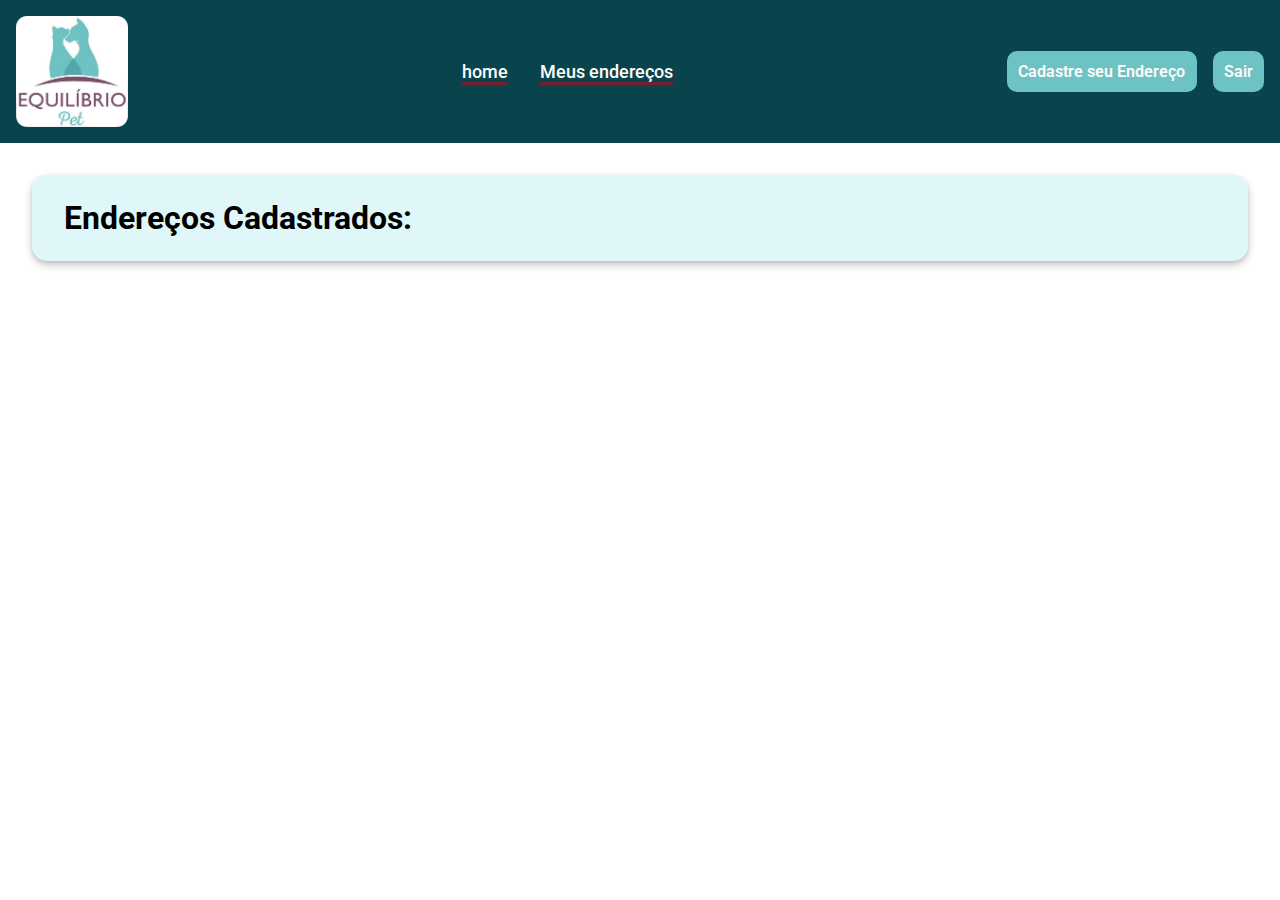
==== HTML/editarEnd.html @ ccdf579f "editarEnd(naoFunciona)" ====
<!DOCTYPE html>
<html lang="pt-br">
<head>
    <meta charset="UTF-8">
    <meta name="viewport" content="width=device-width, initial-scale=1.0">
    <title>Equilibrio Pet</title>
    <link rel="stylesheet" href="../CSS/editarEnd.css">
    <script src="../JS/editarEnd.js" defer></script>
</head>
<body>
    <div class="container">
        <img src="../imgIndex/pitucoAmarelo.jpg" alt="">
        <div class="headerContainer">
        <div class="titleContainer">
            <h1>Editar Endereço!</h1>
            <a href="home.html">Voltar</a>
        </div>
        <form>
            <div class="inputBox">
                <label for="title">Que endereço é esse?</label>
                <input type="text" id="title" placeholder="Ex: Minha casa" required>
            </div>
            <div class="inputBox">
                <label for="cep">Digite o CEP:</label>
                <input type="text" id="cep" placeholder="CEP" required>
            </div>
            <div class="inputBox">
                <label for="rua">Nome da rua:</label>
                <input type="text" id="rua" placeholder="Rua" required>
            </div>
            <div class="inputBox">
                <label for="numero">Número:</label>
                <input type="text" id="numero" placeholder="123">
            </div>
            <div class="inputBox">
                <label for="complemento">Complemento:</label>
                <input type="text" id="complemento" placeholder="Complemento">
            </div>
            <div class="inputBox">
                <label for="bairro">Bairro:</label>
                <input type="text" id="bairro" placeholder="Bairro">
            </div>
            <div class="inputBox">
                <label for="cidade">Cidade:</label>
                <input type="text" id="cidade" placeholder="Cidade" required>
            </div>
            <div class="inputBox">
                <label for="estado">Estado:</label>
                <input type="text" id="estado" placeholder="Estado" required>
            </div>
            <div class="inputBox" id="inputCheck">
                <input type="checkbox" id="termo"> 
                <a href="#" id="terms">Aceitar termos de condoções e uso.</a>
            </div>
            <div class="buttonCadastro">
                <button type="button" id="botaoCadastroEndereco" onclick="cadastroEndereco()">Editar Endereço</button>
            </div>
            
        </form>
        </div>
    </div>
</body>
</html>
---- CSS/editarEnd.css ----
@import url('https://fonts.googleapis.com/css2?family=Inter:ital,opsz,wght@0,14..32,100..900;1,14..32,100..900&display=swap');

:root{
    --cor-primaria:#6dc3c4;
    --cor-secundaria:#771d32;
    --cor-neutra: #fffafa;
}

*{
    margin: 0;
    padding: 0;
    box-sizing: border-box;
    font-family: 'Inter', sans-serif;
}

body{
    background-color: var(--cor-primaria);
    width: 100%;
}

.container{
    display: flex;
    position: absolute;
    width: 70%;
    top: 50%;
    left: 50%;
    transform: translate(-50%, -50%);
    border-radius: 15px;
    box-shadow: 5px 5px 10px rgba(0, 0, 0, .212);

}

img{
    height: 33rem;
    border-radius: 15px 0 0 15px;
    margin: 1rem;
}

.headerContainer{
    padding: 2rem;
    margin-left: 1rem;
    background-color: var(--cor-neutra);
    border-radius: 0 15px 15px 0;
}

.titleContainer{
    display: flex;
    align-items: center;
    margin-bottom: 4rem;
}

.titleContainer a{
    text-decoration: none;
    background-color: var(--cor-secundaria);
    color: var(--cor-neutra);
    padding: 1rem;
    border-radius: 10px;
    font-weight: 600;
    transition: .4s ease;
}

.titleContainer a:hover{
    background-color: var(--cor-primaria);
    border: 2px solid var(--cor-secundaria);
    color: var(--cor-secundaria);
}

.titleContainer h1::after {
    content: '';
    display: block;
    width: 5rem;
    height: 0.3rem;
    background-color: var(--cor-secundaria);
    margin: 0 auto;
    position: absolute;
    border-radius: 10px;
}

form .inputBox{
    margin-bottom: .4rem;
}

form .inputBox label{
    font-size: 1.1rem;
    font-weight: 400;
}

#inputCheck{

    margin-top: 1.5rem;
    margin-bottom: 1rem;
}

#terms{
    text-decoration: none;
    color: #000;
    font-size: 1rem;
    transition: .4s ease;
}

#terms:hover{
    color: var(--cor-secundaria);
    text-decoration: underline;
    font-size: 1.1rem;
}

.buttonCadastro{
    display: flex;
    justify-content: center;
}

button{
    background-color: var(--cor-secundaria);
    color: var(--cor-neutra);
    font-size: 1rem;
    padding: 0.5rem;
    font-weight: 600;
    border: none;
    border-radius: 7px;
    transition: .4s ease;
}

button:hover{
    background-color: var(--cor-primaria);
    border: 2px solid var(--cor-secundaria);
    color: var(--cor-secundaria);
}
@media (max-width: 450px) {
    body{
        background-color: var(--cor-neutra);
    }

    img {
        display: none;
    }

    .container {
        position: absolute;
        top: 0;
        left: 0;
        transform: translate(0%);
        width: 100%; 
        height: auto;
        box-shadow: none;
        background-color: var(--cor-neutra);
        border-radius: 0; 
    }

    .headerContainer {
        width: 100%;
        background-color: var(--cor-neutra); 
        border-radius: 15px;
    }

    .inputBox{
        display: flex;
        flex-direction: column;
    }

    #inputCheck{
        display: flex;
    }

    .inputBox input{
        width: 80%;
    }

    .buttonCadastro button {
        width: 100%;
        padding: 1rem;
    }

}


@media (max-width: 860px) {
    .container {
        width: 90%;
        flex-direction: column; 
        box-shadow: 0 0 0 0;
    }

    img {
        position: absolute;
        z-index: -1;
        opacity: 0.3;
        top: 0;
        left: 0;
        width: 100%; 
        height: 100%;
        border-radius: 15px;
    }

    .headerContainer {
        z-index: 1;
        width: 100%;
        background-color: transparent;
    }

    button {
        width: 100%;
        padding: 1rem;
    }
}
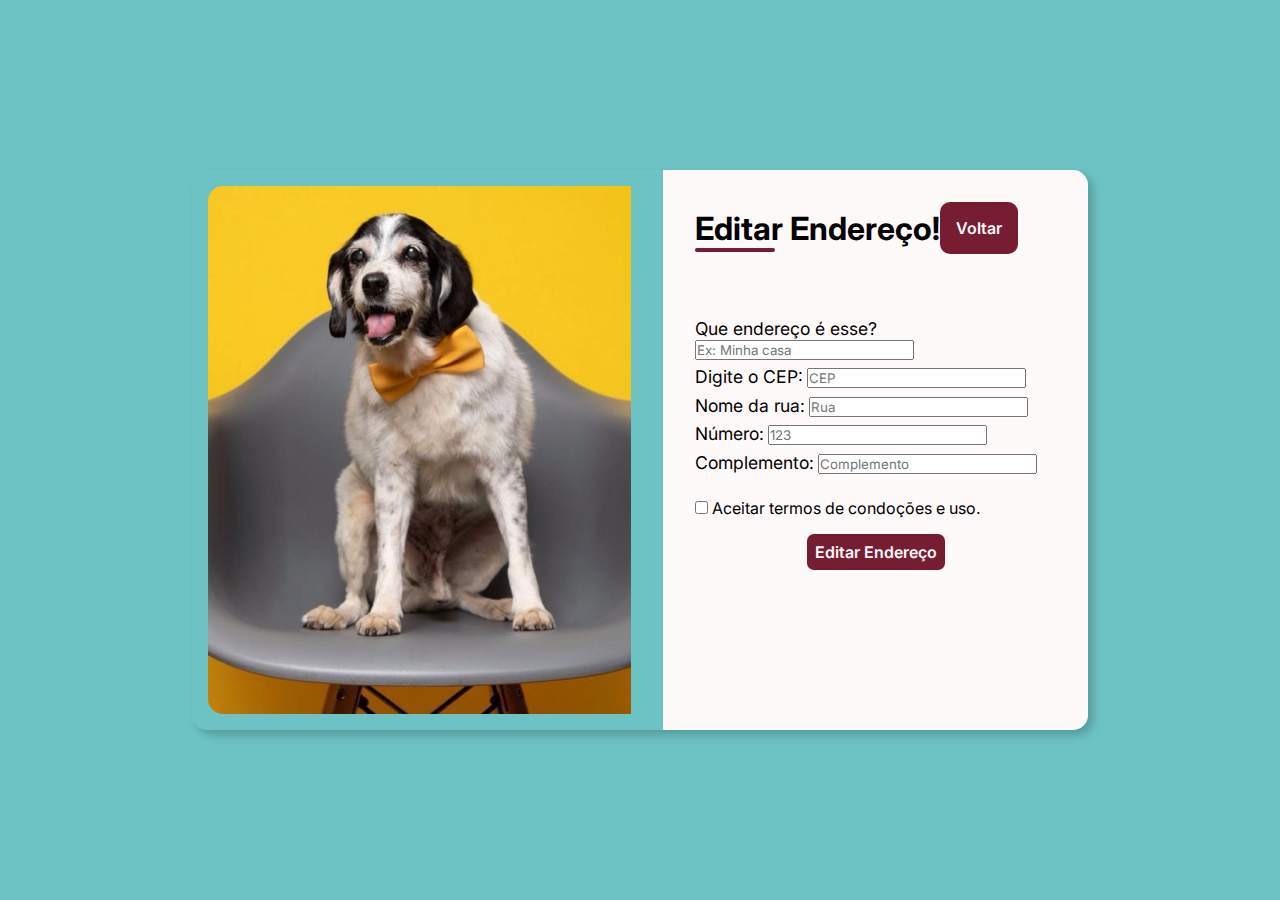
==== commit 8d6f9827: "EditaEndereco" ====
--- a/HTML/editarEnd.html
+++ b/HTML/editarEnd.html
@@ -15,7 +15,7 @@
             <h1>Editar Endereço!</h1>
             <a href="home.html">Voltar</a>
         </div>
-        <form>
+        <form id="formEditarEndereco">
             <div class="inputBox">
                 <label for="title">Que endereço é esse?</label>
                 <input type="text" id="title" placeholder="Ex: Minha casa" required>
@@ -36,24 +36,12 @@
                 <label for="complemento">Complemento:</label>
                 <input type="text" id="complemento" placeholder="Complemento">
             </div>
-            <div class="inputBox">
-                <label for="bairro">Bairro:</label>
-                <input type="text" id="bairro" placeholder="Bairro">
-            </div>
-            <div class="inputBox">
-                <label for="cidade">Cidade:</label>
-                <input type="text" id="cidade" placeholder="Cidade" required>
-            </div>
-            <div class="inputBox">
-                <label for="estado">Estado:</label>
-                <input type="text" id="estado" placeholder="Estado" required>
-            </div>
             <div class="inputBox" id="inputCheck">
                 <input type="checkbox" id="termo"> 
                 <a href="#" id="terms">Aceitar termos de condoções e uso.</a>
             </div>
             <div class="buttonCadastro">
-                <button type="button" id="botaoCadastroEndereco" onclick="cadastroEndereco()">Editar Endereço</button>
+                <button type="button" id="botaoAtualizarEndereco" onclick="atualizarEndereco()">Editar Endereço</button>
             </div>
             
         </form>
